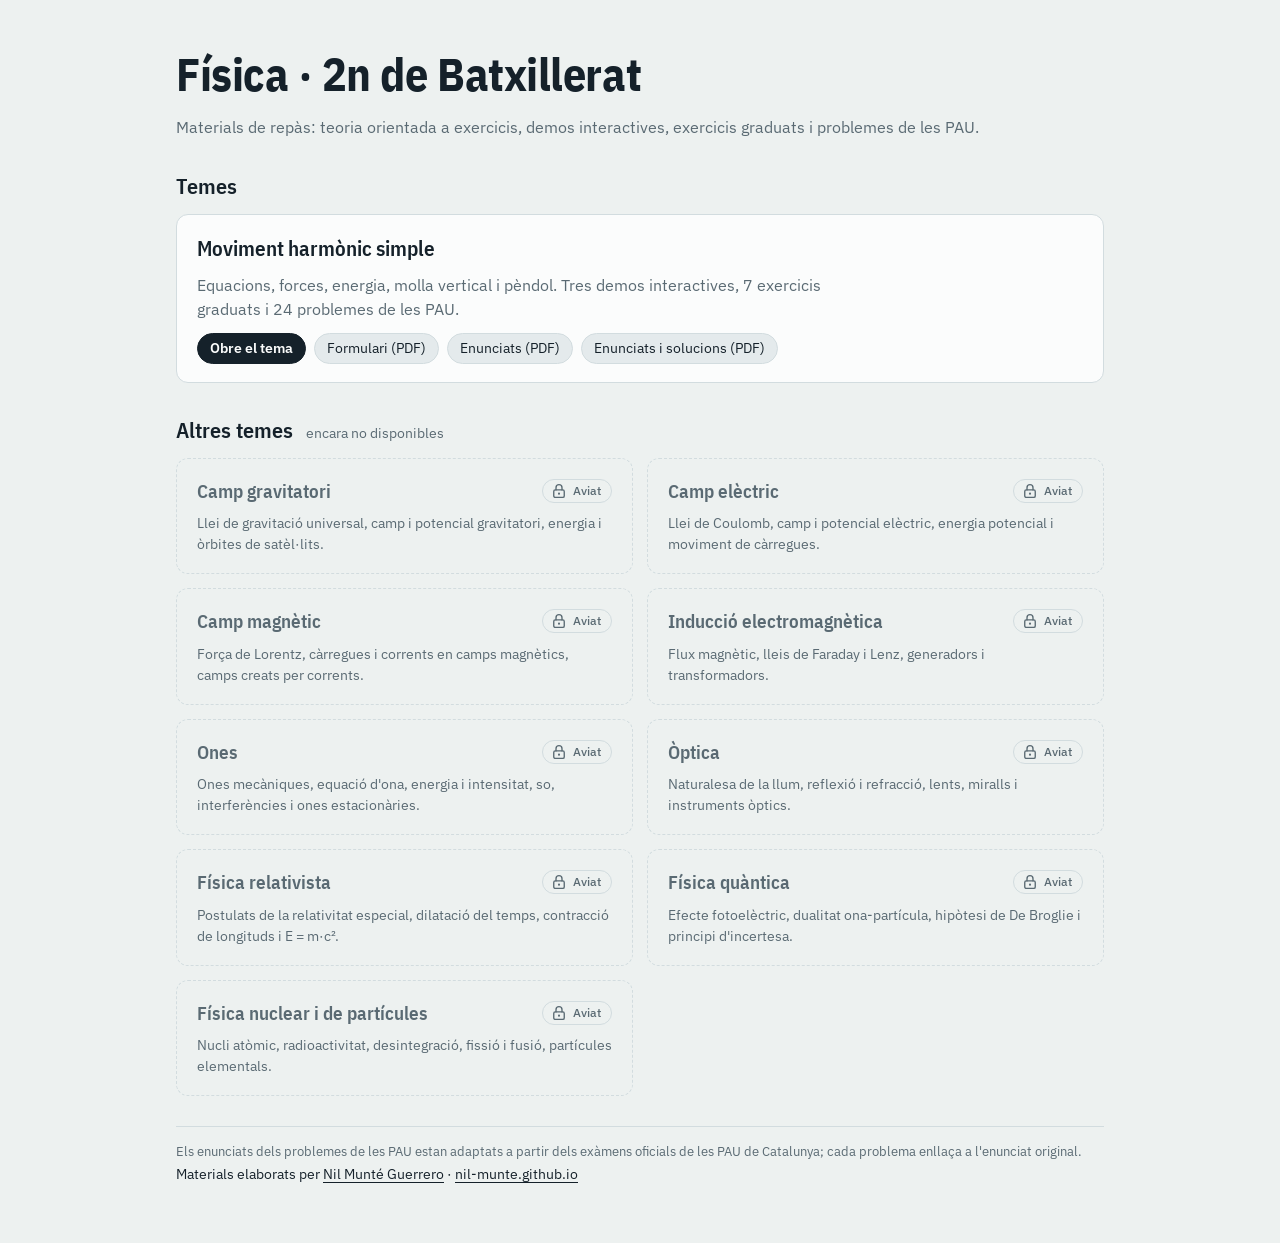
==== index.html @ 06918683 "PAU: símbols com a l'examen i l'astronauta a camp gravitatori - Els problemes de les PAU mantenen el" ====
<!DOCTYPE html>
<html lang="ca">
<head>
<meta charset="utf-8">
<meta name="viewport" content="width=device-width, initial-scale=1, viewport-fit=cover">
<title>Física · 2n de Batxillerat · Materials de repàs</title>
<link rel="preconnect" href="https://fonts.googleapis.com">
<link rel="stylesheet" href="https://fonts.googleapis.com/css2?family=IBM+Plex+Mono:wght@400;500&family=IBM+Plex+Sans+Condensed:wght@600;700&family=IBM+Plex+Sans:wght@400;500;600&display=swap">
<style>
:root{--bg:#edf1f0;--surface:#fbfcfc;--ink:#15212a;--muted:#5a6a73;--line:#d2dcdf;--chip:#e4eaec;
  --f-display:"IBM Plex Sans Condensed","Arial Narrow",system-ui,sans-serif;--f-body:"IBM Plex Sans",system-ui,-apple-system,"Segoe UI",sans-serif;--f-mono:"IBM Plex Mono",ui-monospace,Menlo,monospace;
  box-sizing:border-box;padding-top:env(safe-area-inset-top,0px);padding-bottom:env(safe-area-inset-bottom,0px)}
@media (prefers-color-scheme:dark){:root:not([data-theme="light"]){--bg:#0e181d;--surface:#142229;--ink:#e1e9ec;--muted:#8fa2ab;--line:#26404b;--chip:#1c2f37;color-scheme:dark}}
*{box-sizing:border-box}
body{margin:0;background:var(--bg);color:var(--ink);font-family:var(--f-body);font-size:16px;line-height:1.5}
.wrap{max-width:960px;margin:0 auto;padding:40px 16px 56px;display:flex;flex-direction:column;gap:30px}
h1{font-family:var(--f-display);font-weight:700;font-size:clamp(32px,5vw,46px);margin:0;letter-spacing:-.01em}
.sub{color:var(--muted);margin:6px 0 0}
h2{font-family:var(--f-display);font-size:22px;font-weight:600;margin:0 0 12px}
.list{display:grid;gap:14px}
.item{background:var(--surface);border:1px solid var(--line);border-radius:12px;padding:18px 20px;display:flex;flex-direction:column;gap:8px}
.item h3{font-family:var(--f-display);font-size:21px;font-weight:600;margin:0}
.item h3 a{color:var(--ink);text-decoration:none}
.item h3 a:hover{text-decoration:underline}
.item p{margin:0;color:var(--muted);max-width:68ch}
.links{display:flex;flex-wrap:wrap;gap:8px;margin-top:4px}
.links a{font-size:14px;color:var(--ink);text-decoration:none;border:1px solid var(--line);background:var(--chip);border-radius:20px;padding:4px 12px}
.links a:hover{border-color:var(--muted)}
.links a.main{background:var(--ink);color:var(--surface);border-color:var(--ink);font-weight:600}
a:focus-visible{outline:2px solid currentColor;outline-offset:2px}
footer{color:var(--muted);font-size:13px;line-height:1.7;border-top:1px solid var(--line);padding-top:14px}
footer .autor{font-size:14px;color:var(--ink)}
footer .autor a{color:var(--ink);text-underline-offset:3px}
.grid2{grid-template-columns:repeat(2,minmax(0,1fr))}
@media (max-width:640px){.grid2{grid-template-columns:minmax(0,1fr)}}
h2 small{font-family:var(--f-body);font-weight:400;font-size:14px;color:var(--muted);margin-left:8px}
.item.locked{background:transparent;border-style:dashed;cursor:default}
.item.locked h3{color:var(--muted);font-size:19px}
.item.locked p{font-size:14px}
.lh{display:flex;align-items:center;justify-content:space-between;gap:10px}
.soon{flex:none;display:inline-flex;align-items:center;gap:5px;font-size:12px;font-weight:500;color:var(--muted);border:1px solid var(--line);border-radius:20px;padding:2px 10px 2px 7px}
.lock{display:block}
</style>
</head>
<body>
<div class="wrap">
  <header>
    <h1>Física · 2n de Batxillerat</h1>
    <p class="sub">Materials de repàs: teoria orientada a exercicis, demos interactives, exercicis graduats i problemes de les PAU.</p>
  </header>

  <section>
    <h2>Temes</h2>
    <div class="list">
      <article class="item">
        <h3><a href="temes/mhs/index.html">Moviment harmònic simple</a></h3>
        <p>Equacions, forces, energia, molla vertical i pèndol. Tres demos interactives, 7 exercicis graduats i <span data-pau-compte="temes/mhs/index.html">24</span> problemes de les PAU.</p>
        <div class="links">
          <a class="main" href="temes/mhs/index.html">Obre el tema</a>
          <a href="temes/mhs/pdf/mhs-formulari.pdf">Formulari (PDF)</a>
          <a href="temes/mhs/pdf/mhs-enunciats.pdf">Enunciats (PDF)</a>
          <a href="temes/mhs/pdf/mhs-enunciats-solucions.pdf">Enunciats i solucions (PDF)</a>
        </div>
      </article>
    </div>
  </section>

  <section>
    <h2>Altres temes <small>encara no disponibles</small></h2>
    <div class="list grid2">
      <article class="item locked" aria-disabled="true">
        <div class="lh"><h3>Camp gravitatori</h3><span class="soon"><svg class="lock" viewBox="0 0 24 24" width="18" height="18" aria-hidden="true"><rect x="5" y="10.5" width="14" height="10" rx="2" fill="none" stroke="currentColor" stroke-width="1.8"/><path d="M8 10.5V7.5a4 4 0 0 1 8 0v3" fill="none" stroke="currentColor" stroke-width="1.8" stroke-linecap="round"/><circle cx="12" cy="15.5" r="1.4" fill="currentColor"/></svg>Aviat</span></div>
        <p>Llei de gravitació universal, camp i potencial gravitatori, energia i òrbites de satèl·lits.</p>
      </article>
      <article class="item locked" aria-disabled="true">
        <div class="lh"><h3>Camp elèctric</h3><span class="soon"><svg class="lock" viewBox="0 0 24 24" width="18" height="18" aria-hidden="true"><rect x="5" y="10.5" width="14" height="10" rx="2" fill="none" stroke="currentColor" stroke-width="1.8"/><path d="M8 10.5V7.5a4 4 0 0 1 8 0v3" fill="none" stroke="currentColor" stroke-width="1.8" stroke-linecap="round"/><circle cx="12" cy="15.5" r="1.4" fill="currentColor"/></svg>Aviat</span></div>
        <p>Llei de Coulomb, camp i potencial elèctric, energia potencial i moviment de càrregues.</p>
      </article>
      <article class="item locked" aria-disabled="true">
        <div class="lh"><h3>Camp magnètic</h3><span class="soon"><svg class="lock" viewBox="0 0 24 24" width="18" height="18" aria-hidden="true"><rect x="5" y="10.5" width="14" height="10" rx="2" fill="none" stroke="currentColor" stroke-width="1.8"/><path d="M8 10.5V7.5a4 4 0 0 1 8 0v3" fill="none" stroke="currentColor" stroke-width="1.8" stroke-linecap="round"/><circle cx="12" cy="15.5" r="1.4" fill="currentColor"/></svg>Aviat</span></div>
        <p>Força de Lorentz, càrregues i corrents en camps magnètics, camps creats per corrents.</p>
      </article>
      <article class="item locked" aria-disabled="true">
        <div class="lh"><h3>Inducció electromagnètica</h3><span class="soon"><svg class="lock" viewBox="0 0 24 24" width="18" height="18" aria-hidden="true"><rect x="5" y="10.5" width="14" height="10" rx="2" fill="none" stroke="currentColor" stroke-width="1.8"/><path d="M8 10.5V7.5a4 4 0 0 1 8 0v3" fill="none" stroke="currentColor" stroke-width="1.8" stroke-linecap="round"/><circle cx="12" cy="15.5" r="1.4" fill="currentColor"/></svg>Aviat</span></div>
        <p>Flux magnètic, lleis de Faraday i Lenz, generadors i transformadors.</p>
      </article>
      <article class="item locked" aria-disabled="true">
        <div class="lh"><h3>Ones</h3><span class="soon"><svg class="lock" viewBox="0 0 24 24" width="18" height="18" aria-hidden="true"><rect x="5" y="10.5" width="14" height="10" rx="2" fill="none" stroke="currentColor" stroke-width="1.8"/><path d="M8 10.5V7.5a4 4 0 0 1 8 0v3" fill="none" stroke="currentColor" stroke-width="1.8" stroke-linecap="round"/><circle cx="12" cy="15.5" r="1.4" fill="currentColor"/></svg>Aviat</span></div>
        <p>Ones mecàniques, equació d'ona, energia i intensitat, so, interferències i ones estacionàries.</p>
      </article>
      <article class="item locked" aria-disabled="true">
        <div class="lh"><h3>Òptica</h3><span class="soon"><svg class="lock" viewBox="0 0 24 24" width="18" height="18" aria-hidden="true"><rect x="5" y="10.5" width="14" height="10" rx="2" fill="none" stroke="currentColor" stroke-width="1.8"/><path d="M8 10.5V7.5a4 4 0 0 1 8 0v3" fill="none" stroke="currentColor" stroke-width="1.8" stroke-linecap="round"/><circle cx="12" cy="15.5" r="1.4" fill="currentColor"/></svg>Aviat</span></div>
        <p>Naturalesa de la llum, reflexió i refracció, lents, miralls i instruments òptics.</p>
      </article>
      <article class="item locked" aria-disabled="true">
        <div class="lh"><h3>Física relativista</h3><span class="soon"><svg class="lock" viewBox="0 0 24 24" width="18" height="18" aria-hidden="true"><rect x="5" y="10.5" width="14" height="10" rx="2" fill="none" stroke="currentColor" stroke-width="1.8"/><path d="M8 10.5V7.5a4 4 0 0 1 8 0v3" fill="none" stroke="currentColor" stroke-width="1.8" stroke-linecap="round"/><circle cx="12" cy="15.5" r="1.4" fill="currentColor"/></svg>Aviat</span></div>
        <p>Postulats de la relativitat especial, dilatació del temps, contracció de longituds i E = m·c².</p>
      </article>
      <article class="item locked" aria-disabled="true">
        <div class="lh"><h3>Física quàntica</h3><span class="soon"><svg class="lock" viewBox="0 0 24 24" width="18" height="18" aria-hidden="true"><rect x="5" y="10.5" width="14" height="10" rx="2" fill="none" stroke="currentColor" stroke-width="1.8"/><path d="M8 10.5V7.5a4 4 0 0 1 8 0v3" fill="none" stroke="currentColor" stroke-width="1.8" stroke-linecap="round"/><circle cx="12" cy="15.5" r="1.4" fill="currentColor"/></svg>Aviat</span></div>
        <p>Efecte fotoelèctric, dualitat ona-partícula, hipòtesi de De Broglie i principi d'incertesa.</p>
      </article>
      <article class="item locked" aria-disabled="true">
        <div class="lh"><h3>Física nuclear i de partícules</h3><span class="soon"><svg class="lock" viewBox="0 0 24 24" width="18" height="18" aria-hidden="true"><rect x="5" y="10.5" width="14" height="10" rx="2" fill="none" stroke="currentColor" stroke-width="1.8"/><path d="M8 10.5V7.5a4 4 0 0 1 8 0v3" fill="none" stroke="currentColor" stroke-width="1.8" stroke-linecap="round"/><circle cx="12" cy="15.5" r="1.4" fill="currentColor"/></svg>Aviat</span></div>
        <p>Nucli atòmic, radioactivitat, desintegració, fissió i fusió, partícules elementals.</p>
      </article>
    </div>
  </section>
  <footer>Els enunciats dels problemes de les PAU estan adaptats a partir dels exàmens oficials de les PAU de Catalunya; cada problema enllaça a l'enunciat original.<br><span class="autor">Materials elaborats per <a href="https://nil-munte.github.io" target="_blank" rel="noopener">Nil Munté Guerrero</a> · <a href="https://nil-munte.github.io" target="_blank" rel="noopener">nil-munte.github.io</a></span></footer>
</div>
</body>
</html>
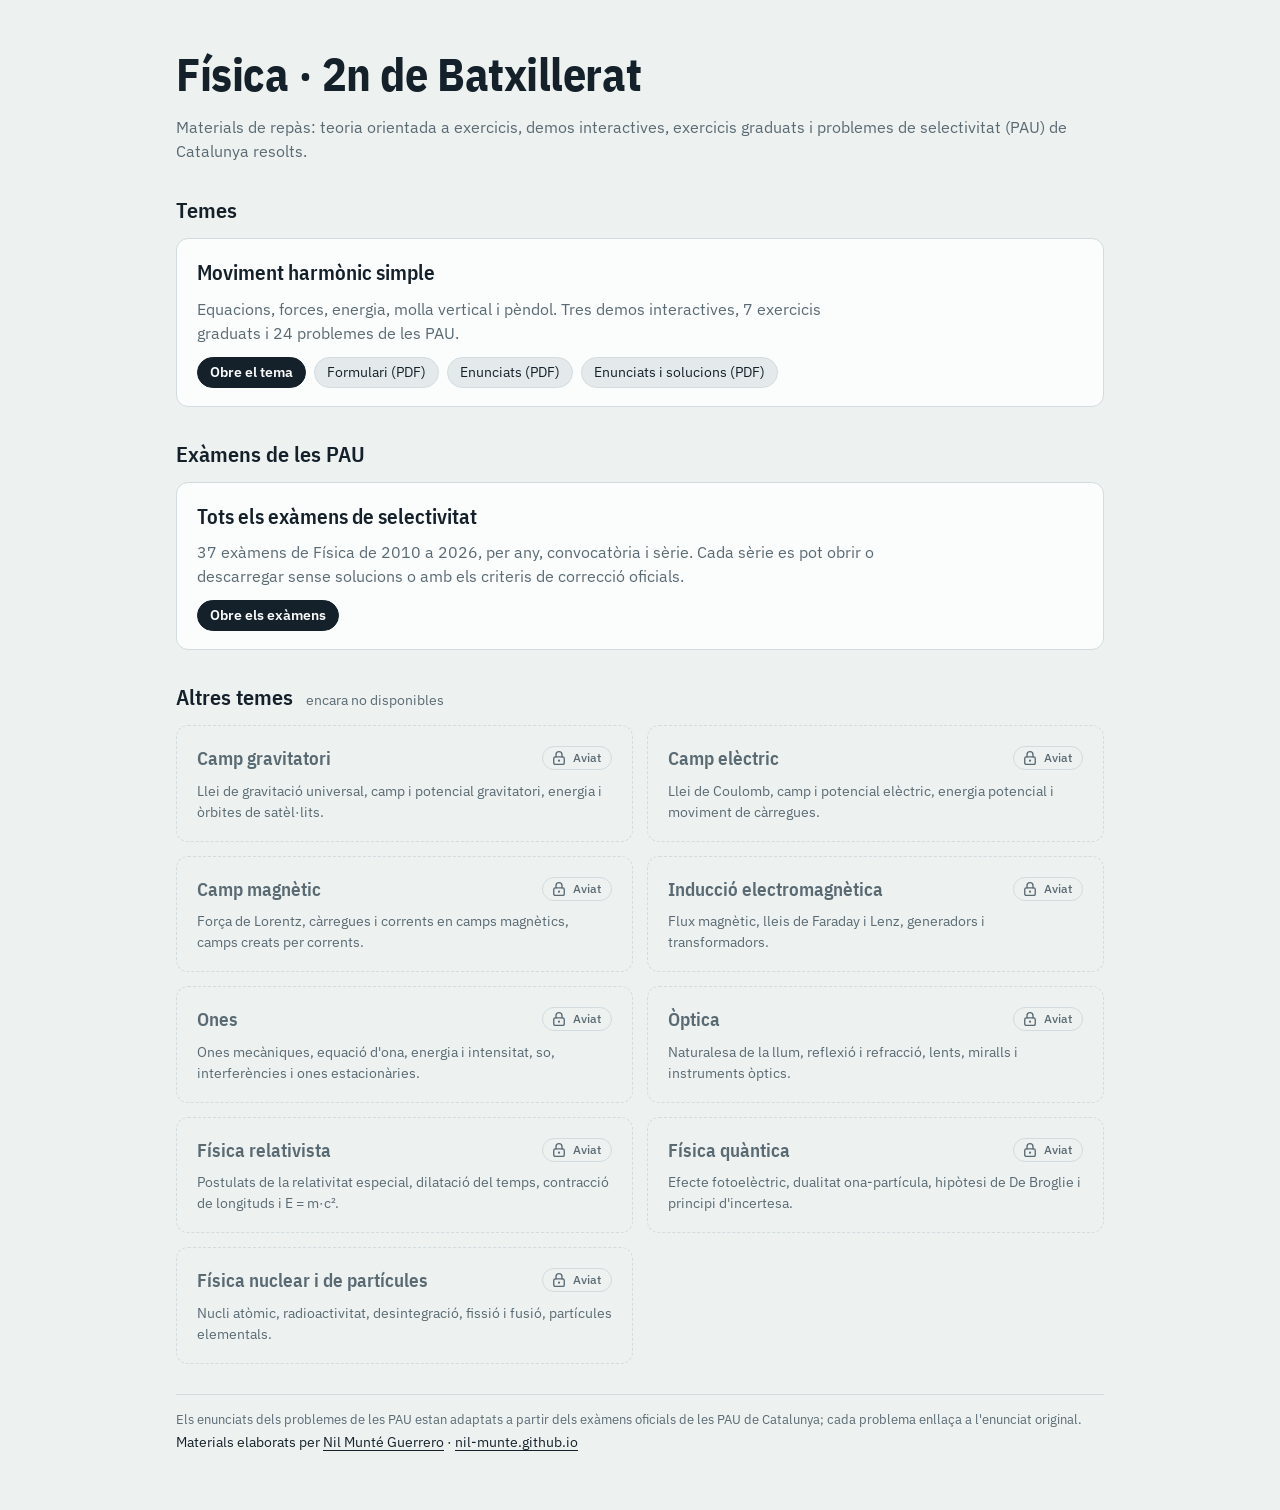
==== commit 3eb7ddf2: "SEO i compartir: previsualització, metadades, capçaleres i enllaços directes - Etiquetes Open Graph " ====
--- a/index.html
+++ b/index.html
@@ -3,7 +3,25 @@
 <head>
 <meta charset="utf-8">
 <meta name="viewport" content="width=device-width, initial-scale=1, viewport-fit=cover">
-<title>Física · 2n de Batxillerat · Materials de repàs</title>
+<title>Física 2n Batxillerat · Demos i problemes de selectivitat</title>
+<meta name="description" content="Materials de repàs de Física de 2n de Batxillerat: teoria orientada a exercicis, demos interactives, exercicis amb solució i problemes de selectivitat (PAU).">
+<link rel="canonical" href="https://nil-munte.github.io/fisica-2n-bat/">
+<!-- Previsualització en compartir (WhatsApp, Telegram, LinkedIn, X, Bluesky...). Si canvieu de domini, substituïu https://nil-munte.github.io/fisica-2n-bat/ (og:url, og:image, canonical). -->
+<meta property="og:type" content="website">
+<meta property="og:site_name" content="Física · 2n de Batxillerat">
+<meta property="og:locale" content="ca_ES">
+<meta property="og:title" content="Física · 2n de Batxillerat · Materials de repàs">
+<meta property="og:description" content="Teoria orientada a exercicis, demos interactives, exercicis graduats amb solució i exàmens de les PAU de Catalunya.">
+<meta property="og:url" content="https://nil-munte.github.io/fisica-2n-bat/">
+<meta property="og:image" content="https://nil-munte.github.io/fisica-2n-bat/img/og-index.png">
+<meta property="og:image:type" content="image/png">
+<meta property="og:image:width" content="1200">
+<meta property="og:image:height" content="630">
+<meta property="og:image:alt" content="Física · 2n de Batxillerat: materials de repàs amb demos interactives i exàmens de les PAU">
+<meta name="twitter:card" content="summary_large_image">
+<meta name="twitter:title" content="Física · 2n de Batxillerat · Materials de repàs">
+<meta name="twitter:description" content="Teoria orientada a exercicis, demos interactives, exercicis graduats amb solució i exàmens de les PAU de Catalunya.">
+<meta name="twitter:image" content="https://nil-munte.github.io/fisica-2n-bat/img/og-index.png">
 <link rel="preconnect" href="https://fonts.googleapis.com">
 <link rel="stylesheet" href="https://fonts.googleapis.com/css2?family=IBM+Plex+Mono:wght@400;500&family=IBM+Plex+Sans+Condensed:wght@600;700&family=IBM+Plex+Sans:wght@400;500;600&display=swap">
 <style>
@@ -14,6 +32,7 @@
 *{box-sizing:border-box}
 body{margin:0;background:var(--bg);color:var(--ink);font-family:var(--f-body);font-size:16px;line-height:1.5}
 .wrap{max-width:960px;margin:0 auto;padding:40px 16px 56px;display:flex;flex-direction:column;gap:30px}
+main{display:contents}
 h1{font-family:var(--f-display);font-weight:700;font-size:clamp(32px,5vw,46px);margin:0;letter-spacing:-.01em}
 .sub{color:var(--muted);margin:6px 0 0}
 h2{font-family:var(--f-display);font-size:22px;font-weight:600;margin:0 0 12px}
@@ -41,13 +60,16 @@
 .soon{flex:none;display:inline-flex;align-items:center;gap:5px;font-size:12px;font-weight:500;color:var(--muted);border:1px solid var(--line);border-radius:20px;padding:2px 10px 2px 7px}
 .lock{display:block}
 </style>
+<script type="application/ld+json">{"@context": "https://schema.org", "@type": "WebSite", "name": "Física · 2n de Batxillerat", "url": "https://nil-munte.github.io/fisica-2n-bat/", "inLanguage": "ca", "author": {"@type": "Person", "name": "Nil Munté Guerrero", "url": "https://nil-munte.github.io"}}</script>
 </head>
 <body>
 <div class="wrap">
   <header>
     <h1>Física · 2n de Batxillerat</h1>
-    <p class="sub">Materials de repàs: teoria orientada a exercicis, demos interactives, exercicis graduats i problemes de les PAU.</p>
+    <p class="sub">Materials de repàs: teoria orientada a exercicis, demos interactives, exercicis graduats i problemes de selectivitat (PAU) de Catalunya resolts.</p>
   </header>
+
+  <main>
 
   <section>
     <h2>Temes</h2>
@@ -60,6 +82,19 @@
           <a href="temes/mhs/pdf/mhs-formulari.pdf">Formulari (PDF)</a>
           <a href="temes/mhs/pdf/mhs-enunciats.pdf">Enunciats (PDF)</a>
           <a href="temes/mhs/pdf/mhs-enunciats-solucions.pdf">Enunciats i solucions (PDF)</a>
+        </div>
+      </article>
+    </div>
+  </section>
+
+  <section>
+    <h2>Exàmens de les PAU</h2>
+    <div class="list">
+      <article class="item">
+        <h3><a href="pau/index.html">Tots els exàmens de selectivitat</a></h3>
+        <p><!-- examens:resum -->37 exàmens de Física de 2010 a 2026<!-- /examens:resum -->, per any, convocatòria i sèrie. Cada sèrie es pot obrir o descarregar sense solucions o amb els criteris de correcció oficials.</p>
+        <div class="links">
+          <a class="main" href="pau/index.html">Obre els exàmens</a>
         </div>
       </article>
     </div>
@@ -106,6 +141,8 @@
       </article>
     </div>
   </section>
+  </main>
+
   <footer>Els enunciats dels problemes de les PAU estan adaptats a partir dels exàmens oficials de les PAU de Catalunya; cada problema enllaça a l'enunciat original.<br><span class="autor">Materials elaborats per <a href="https://nil-munte.github.io" target="_blank" rel="noopener">Nil Munté Guerrero</a> · <a href="https://nil-munte.github.io" target="_blank" rel="noopener">nil-munte.github.io</a></span></footer>
 </div>
 </body>
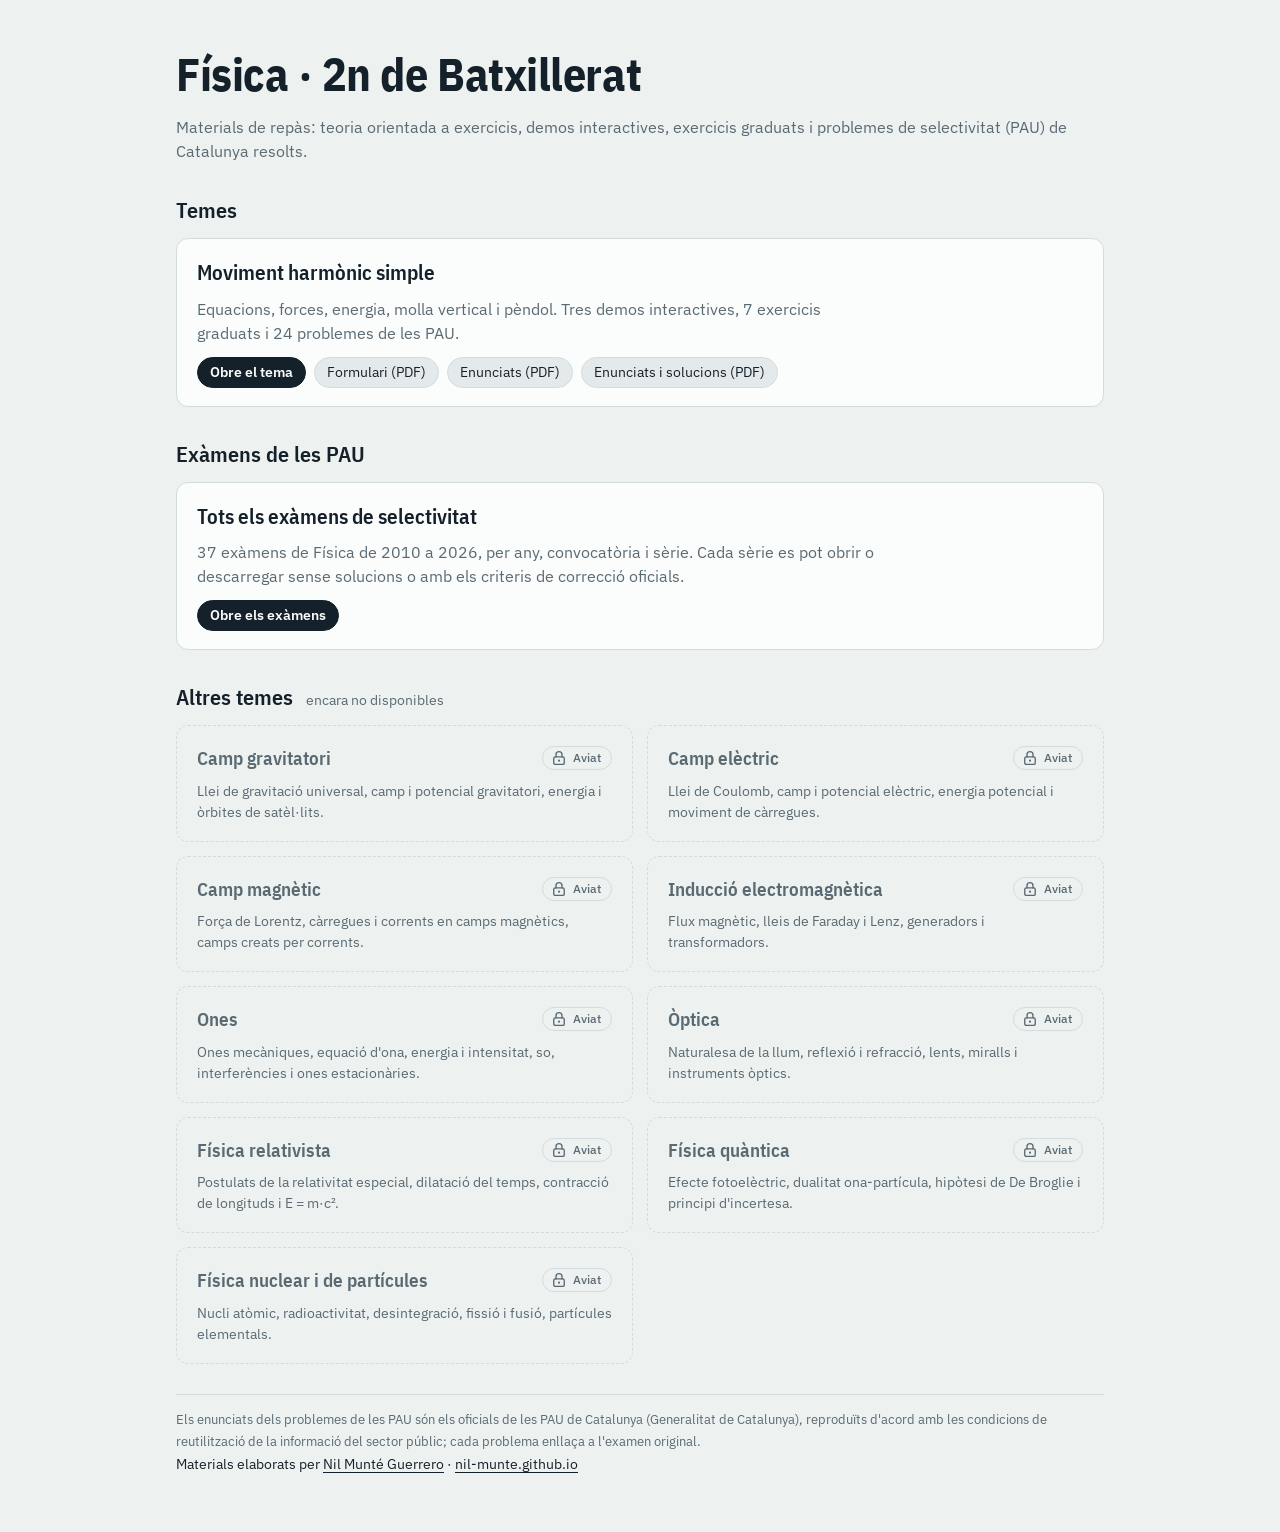
==== commit 841c0fe2: "PAU: enunciats literals de l'examen i símbols oficials - Els 27 enunciats (24 de MHS, l'astronauta d" ====
--- a/index.html
+++ b/index.html
@@ -143,7 +143,7 @@
   </section>
   </main>
 
-  <footer>Els enunciats dels problemes de les PAU estan adaptats a partir dels exàmens oficials de les PAU de Catalunya; cada problema enllaça a l'enunciat original.<br><span class="autor">Materials elaborats per <a href="https://nil-munte.github.io" target="_blank" rel="noopener">Nil Munté Guerrero</a> · <a href="https://nil-munte.github.io" target="_blank" rel="noopener">nil-munte.github.io</a></span></footer>
+  <footer>Els enunciats dels problemes de les PAU són els oficials de les PAU de Catalunya (Generalitat de Catalunya), reproduïts d'acord amb les condicions de reutilització de la informació del sector públic; cada problema enllaça a l'examen original.<br><span class="autor">Materials elaborats per <a href="https://nil-munte.github.io" target="_blank" rel="noopener">Nil Munté Guerrero</a> · <a href="https://nil-munte.github.io" target="_blank" rel="noopener">nil-munte.github.io</a></span></footer>
 </div>
 </body>
 </html>
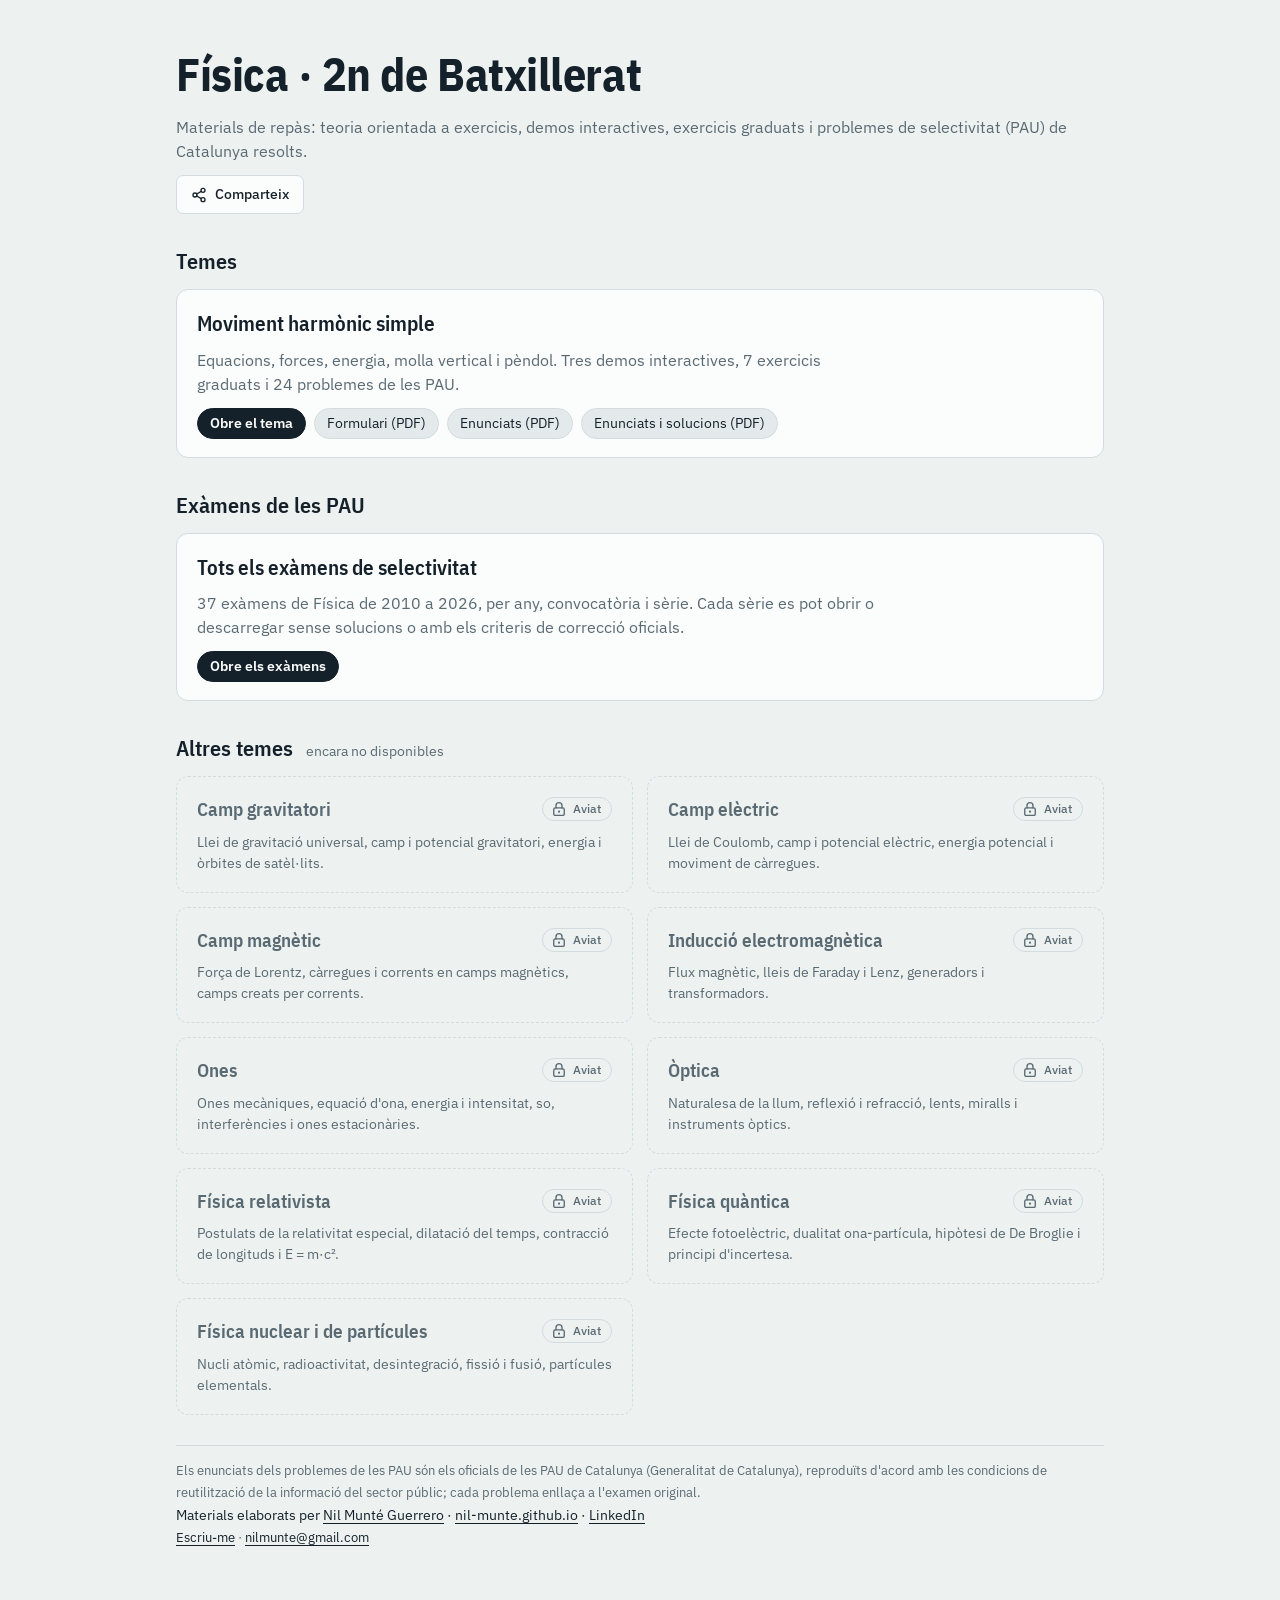
==== commit 729c97dd: "Exàmens per sèries a pau/pdf, SEO i compartir - pau/pdf/: els exàmens oficials separats per sèries (" ====
--- a/index.html
+++ b/index.html
@@ -33,6 +33,20 @@
 body{margin:0;background:var(--bg);color:var(--ink);font-family:var(--f-body);font-size:16px;line-height:1.5}
 .wrap{max-width:960px;margin:0 auto;padding:40px 16px 56px;display:flex;flex-direction:column;gap:30px}
 main{display:contents}
+.share{position:relative;display:inline-block;margin-top:12px}
+.printbtns .share{margin-top:0}
+.sharebtn{font:inherit;font-weight:500;font-size:14px;cursor:pointer;border-radius:7px;border:1px solid var(--line);background:var(--surface);color:var(--ink);padding:8px 14px;min-height:38px;display:inline-flex;align-items:center;gap:8px}
+.sharebtn:hover{border-color:var(--muted)}
+.sharebtn svg{width:16px;height:16px;flex:none}
+.sharebtn:focus-visible,.sharemenu a:focus-visible,.sharemenu button:focus-visible{outline:2px solid var(--ink);outline-offset:2px}
+.sharemenu{position:absolute;z-index:40;top:calc(100% + 6px);right:0;min-width:210px;background:var(--surface);border:1px solid var(--line);border-radius:10px;padding:6px;box-shadow:0 10px 28px -10px rgba(0,0,0,.35);display:flex;flex-direction:column}
+.sharemenu[hidden]{display:none}
+.sharemenu a,.sharemenu button{font:inherit;font-size:14px;font-weight:400;text-align:left;background:none;border:0;border-radius:6px;padding:8px 10px;min-height:36px;color:var(--ink);text-decoration:none;cursor:pointer;display:block;width:100%}
+.sharemenu a:hover,.sharemenu button:hover{background:var(--chip)}
+.sharemenu .sep{height:1px;background:var(--line);margin:4px 2px}
+.contacte{color:var(--muted)}
+.contacte a{color:var(--ink);text-underline-offset:3px}
+@media print{.share{display:none!important}}
 h1{font-family:var(--f-display);font-weight:700;font-size:clamp(32px,5vw,46px);margin:0;letter-spacing:-.01em}
 .sub{color:var(--muted);margin:6px 0 0}
 h2{font-family:var(--f-display);font-size:22px;font-weight:600;margin:0 0 12px}
@@ -60,13 +74,14 @@
 .soon{flex:none;display:inline-flex;align-items:center;gap:5px;font-size:12px;font-weight:500;color:var(--muted);border:1px solid var(--line);border-radius:20px;padding:2px 10px 2px 7px}
 .lock{display:block}
 </style>
-<script type="application/ld+json">{"@context": "https://schema.org", "@type": "WebSite", "name": "Física · 2n de Batxillerat", "url": "https://nil-munte.github.io/fisica-2n-bat/", "inLanguage": "ca", "author": {"@type": "Person", "name": "Nil Munté Guerrero", "url": "https://nil-munte.github.io"}}</script>
+<script type="application/ld+json">{"@context": "https://schema.org", "@type": "WebSite", "name": "Física · 2n de Batxillerat", "url": "https://nil-munte.github.io/fisica-2n-bat/", "inLanguage": "ca", "author": {"@type": "Person", "name": "Nil Munté Guerrero", "url": "https://nil-munte.github.io", "sameAs": ["https://www.linkedin.com/in/nilmunte/"]}}</script>
 </head>
 <body>
 <div class="wrap">
   <header>
     <h1>Física · 2n de Batxillerat</h1>
     <p class="sub">Materials de repàs: teoria orientada a exercicis, demos interactives, exercicis graduats i problemes de selectivitat (PAU) de Catalunya resolts.</p>
+    <div data-share hidden></div>
   </header>
 
   <main>
@@ -143,7 +158,73 @@
   </section>
   </main>
 
-  <footer>Els enunciats dels problemes de les PAU són els oficials de les PAU de Catalunya (Generalitat de Catalunya), reproduïts d'acord amb les condicions de reutilització de la informació del sector públic; cada problema enllaça a l'examen original.<br><span class="autor">Materials elaborats per <a href="https://nil-munte.github.io" target="_blank" rel="noopener">Nil Munté Guerrero</a> · <a href="https://nil-munte.github.io" target="_blank" rel="noopener">nil-munte.github.io</a></span></footer>
+  <footer>Els enunciats dels problemes de les PAU són els oficials de les PAU de Catalunya (Generalitat de Catalunya), reproduïts d'acord amb les condicions de reutilització de la informació del sector públic; cada problema enllaça a l'examen original.<br><span class="autor">Materials elaborats per <a href="https://nil-munte.github.io" target="_blank" rel="noopener">Nil Munté Guerrero</a> · <a href="https://nil-munte.github.io" target="_blank" rel="noopener">nil-munte.github.io</a> · <a href="https://www.linkedin.com/in/nilmunte/" target="_blank" rel="noopener">LinkedIn</a></span><br><span class="contacte"><a class="report" href="https://www.linkedin.com/in/nilmunte/" target="_blank" rel="noopener">Escriu-me</a><span hidden> · <span data-mail></span></span></span></footer>
 </div>
+<script>
+/* Compartir i contacte. Només enllaços normals: cap script ni galeta de tercers. */
+(function () {
+  var USUARI = 'nilmunte', DOMINI = 'gmail.com';
+  var adreca = function () { return USUARI + '@' + DOMINI; };
+  var canon = function () { var l = document.querySelector('link[rel="canonical"]'); return (l && l.href) || location.href.split('#')[0]; };
+
+  /* adreça de correu visible (muntada aquí perquè no surti tal qual al codi font) */
+  document.querySelectorAll('[data-mail]').forEach(function (e) {
+    var a = document.createElement('a'); a.href = 'mailto:' + adreca(); a.textContent = adreca(); e.appendChild(a);
+    if (e.parentNode && e.parentNode.hidden) e.parentNode.hidden = false;
+  });
+
+  /* «Error o dubte»: obre el correu amb l'assumpte i la pàgina (o el problema) ja posats */
+  document.addEventListener('click', function (ev) {
+    var a = ev.target.closest && ev.target.closest('a.report');
+    if (!a) return;
+    ev.preventDefault();
+    var ref = a.getAttribute('data-ref');
+    var url = canon() + (ref ? '#' + ref : '');
+    var assumpte = 'Física 2n BAT · ' + (ref ? 'problema ' + ref.replace(/^pau-/, 'PAU ') : document.title);
+    var cos = 'Pàgina: ' + url + '\n\nEscriu aquí l\'error, el suggeriment o el dubte:\n\n';
+    location.href = 'mailto:' + adreca() + '?subject=' + encodeURIComponent(assumpte) + '&body=' + encodeURIComponent(cos);
+  });
+
+  /* botó «Comparteix» */
+  var ICONA = '<svg viewBox="0 0 24 24" fill="none" stroke="currentColor" stroke-width="2" stroke-linecap="round" stroke-linejoin="round" aria-hidden="true"><circle cx="18" cy="5" r="3"/><circle cx="6" cy="12" r="3"/><circle cx="18" cy="19" r="3"/><path d="M8.6 13.5l6.8 4M15.4 6.5l-6.8 4"/></svg>';
+  document.querySelectorAll('[data-share]').forEach(function (el) {
+    el.hidden = false; el.classList.add('share');
+    el.innerHTML = '<button type="button" class="sharebtn" aria-expanded="false">' + ICONA + 'Comparteix</button><div class="sharemenu" role="group" aria-label="Comparteix a" hidden></div>';
+    var btn = el.querySelector('.sharebtn'), menu = el.querySelector('.sharemenu');
+    function tanca(tornaFoco) { menu.hidden = true; btn.setAttribute('aria-expanded', 'false'); if (tornaFoco) btn.focus(); }
+    function obre() {
+      var u = canon(), t = document.title, e = encodeURIComponent;
+      var xarxes = [
+        ['WhatsApp', 'https://wa.me/?text=' + e(t + ' ' + u)],
+        ['Telegram', 'https://t.me/share/url?url=' + e(u) + '&text=' + e(t)],
+        ['X', 'https://twitter.com/intent/tweet?url=' + e(u) + '&text=' + e(t)],
+        ['Bluesky', 'https://bsky.app/intent/compose?text=' + e(t + ' ' + u)],
+        ['LinkedIn', 'https://www.linkedin.com/sharing/share-offsite/?url=' + e(u)]
+      ];
+      menu.innerHTML = xarxes.map(function (x) { return '<a href="' + x[1] + '" target="_blank" rel="noopener noreferrer">' + x[0] + '</a>'; }).join('') +
+        '<div class="sep"></div><button type="button" data-copia>Copia l\'enllaç</button>';
+      menu.hidden = false; btn.setAttribute('aria-expanded', 'true');
+      var rb = btn.getBoundingClientRect();
+      if (rb.left + menu.offsetWidth <= window.innerWidth - 8) { menu.style.left = '0'; menu.style.right = 'auto'; }
+      else { menu.style.left = 'auto'; menu.style.right = '0'; }
+      menu.querySelector('[data-copia]').addEventListener('click', function (ev) {
+        var b = ev.currentTarget;
+        if (!navigator.clipboard) return;
+        navigator.clipboard.writeText(u).then(function () { b.textContent = 'Enllaç copiat ✓'; setTimeout(function () { tanca(true); }, 900); }, function () {});
+      });
+    }
+    btn.addEventListener('click', function () {
+      /* al mòbil, el menú de compartir del sistema (hi surten Instagram, WhatsApp, Telegram…) */
+      if (navigator.share && window.matchMedia && matchMedia('(pointer: coarse)').matches) {
+        navigator.share({ title: document.title, url: canon() }).catch(function () {});
+        return;
+      }
+      if (menu.hidden) obre(); else tanca(false);
+    });
+    document.addEventListener('click', function (ev) { if (!menu.hidden && !el.contains(ev.target)) tanca(false); });
+    document.addEventListener('keydown', function (ev) { if (ev.key === 'Escape' && !menu.hidden) tanca(true); });
+  });
+})();
+</script>
 </body>
 </html>
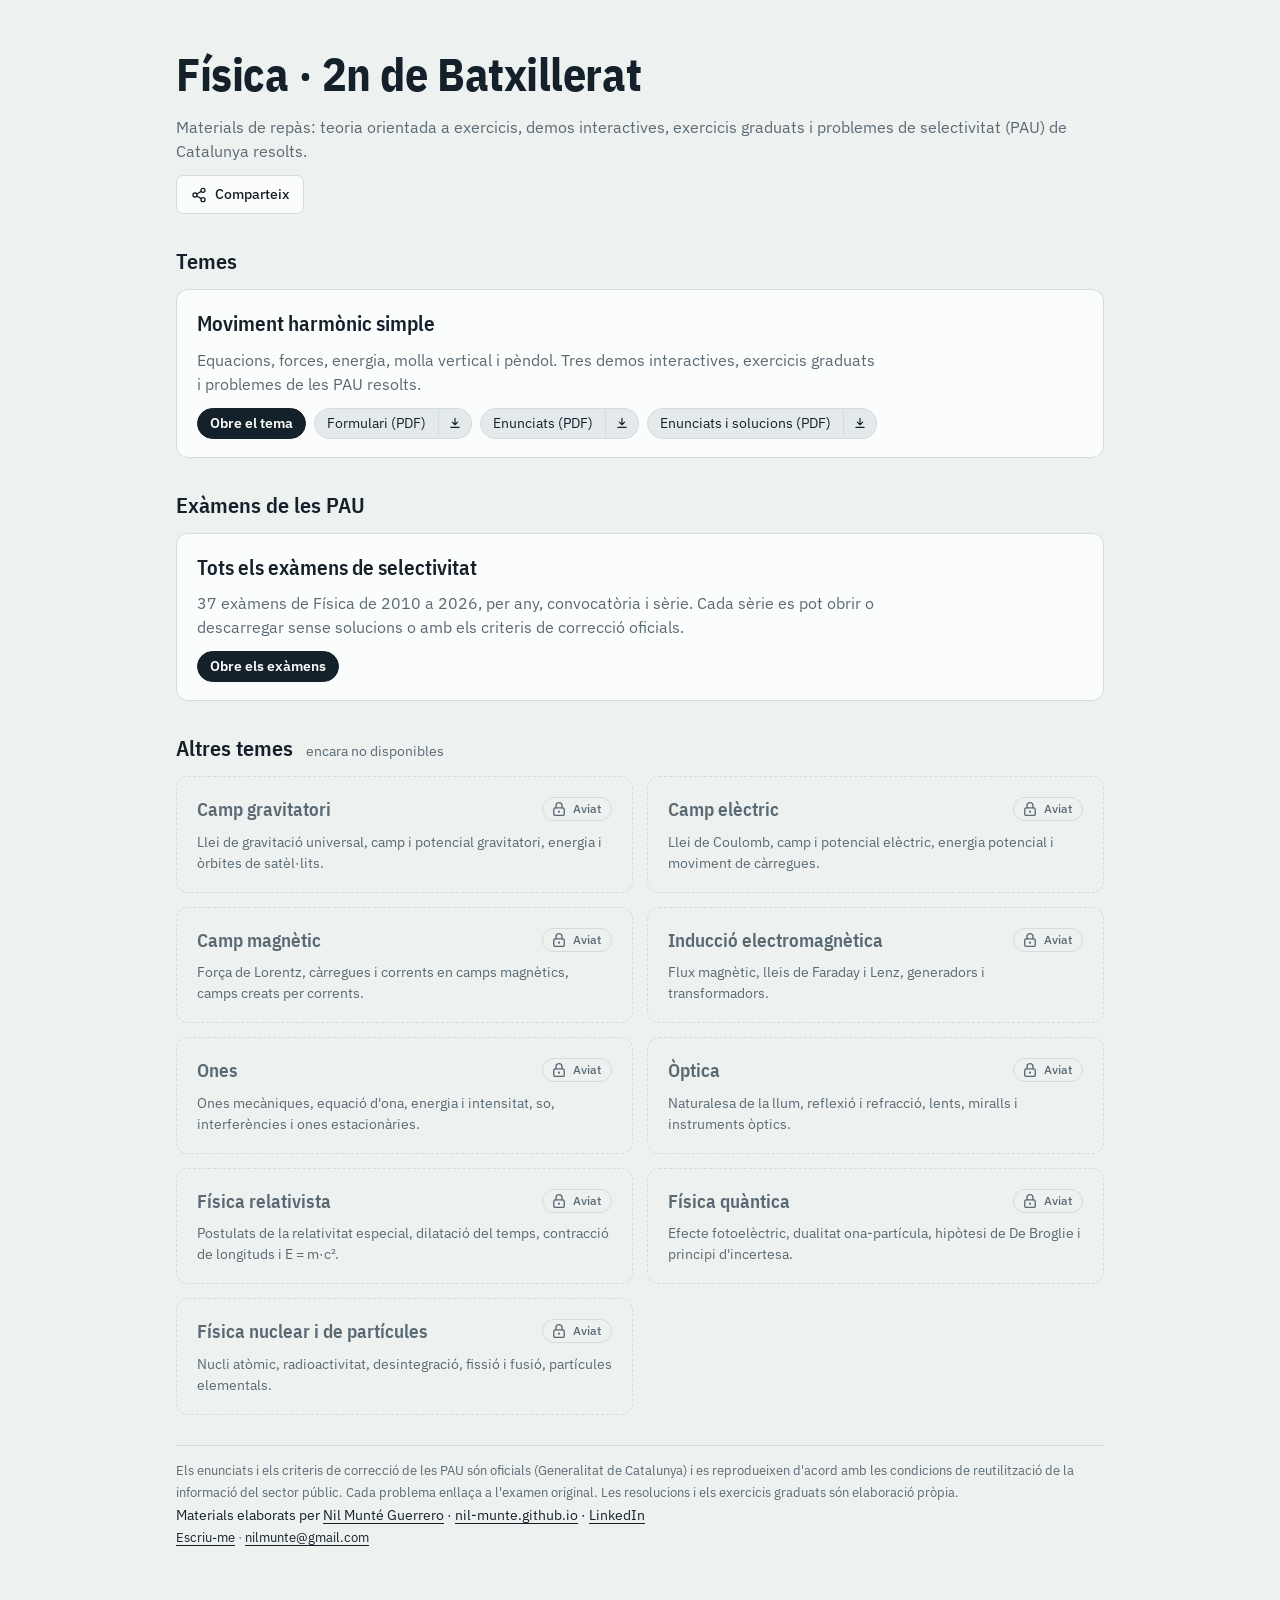
==== commit 484b3594: "PDF: obrir en pestanya nova i fletxa de descàrrega, peu amb autor i peus unificats - Botons PDF de l" ====
--- a/index.html
+++ b/index.html
@@ -60,6 +60,9 @@
 .links a{font-size:14px;color:var(--ink);text-decoration:none;border:1px solid var(--line);background:var(--chip);border-radius:20px;padding:4px 12px}
 .links a:hover{border-color:var(--muted)}
 .links a.main{background:var(--ink);color:var(--surface);border-color:var(--ink);font-weight:600}
+.links .dlg{display:inline-flex}
+.links .dlg a:first-child{border-radius:20px 0 0 20px}
+.links .dlg a.ic{border-radius:0 20px 20px 0;border-left-width:0;padding:4px 9px;display:inline-flex;align-items:center}
 a:focus-visible{outline:2px solid currentColor;outline-offset:2px}
 footer{color:var(--muted);font-size:13px;line-height:1.7;border-top:1px solid var(--line);padding-top:14px}
 footer .autor{font-size:14px;color:var(--ink)}
@@ -91,12 +94,12 @@
     <div class="list">
       <article class="item">
         <h3><a href="temes/mhs/index.html">Moviment harmònic simple</a></h3>
-        <p>Equacions, forces, energia, molla vertical i pèndol. Tres demos interactives, 7 exercicis graduats i <span data-pau-compte="temes/mhs/index.html">24</span> problemes de les PAU.</p>
+        <p>Equacions, forces, energia, molla vertical i pèndol. Tres demos interactives, exercicis graduats i problemes de les PAU resolts.</p>
         <div class="links">
           <a class="main" href="temes/mhs/index.html">Obre el tema</a>
-          <a href="temes/mhs/pdf/mhs-formulari.pdf">Formulari (PDF)</a>
-          <a href="temes/mhs/pdf/mhs-enunciats.pdf">Enunciats (PDF)</a>
-          <a href="temes/mhs/pdf/mhs-enunciats-solucions.pdf">Enunciats i solucions (PDF)</a>
+          <span class="dlg"><a href="temes/mhs/pdf/mhs-formulari.pdf" target="_blank" rel="noopener" title="Obre el formulari de MHS en una pestanya nova">Formulari (PDF)</a><a class="ic" href="temes/mhs/pdf/mhs-formulari.pdf" download="MHS - Formulari.pdf" title="Descarrega el formulari de MHS" aria-label="Descarrega el formulari de MHS"><svg viewBox="0 0 24 24" width="14" height="14" aria-hidden="true"><path d="M12 4v11m0 0-4.5-4.5M12 15l4.5-4.5M5 19.5h14" fill="none" stroke="currentColor" stroke-width="2" stroke-linecap="round" stroke-linejoin="round"/></svg></a></span>
+          <span class="dlg"><a href="temes/mhs/pdf/mhs-enunciats.pdf" target="_blank" rel="noopener" title="Obre els enunciats de MHS en una pestanya nova">Enunciats (PDF)</a><a class="ic" href="temes/mhs/pdf/mhs-enunciats.pdf" download="MHS - Enunciats.pdf" title="Descarrega els enunciats de MHS" aria-label="Descarrega els enunciats de MHS"><svg viewBox="0 0 24 24" width="14" height="14" aria-hidden="true"><path d="M12 4v11m0 0-4.5-4.5M12 15l4.5-4.5M5 19.5h14" fill="none" stroke="currentColor" stroke-width="2" stroke-linecap="round" stroke-linejoin="round"/></svg></a></span>
+          <span class="dlg"><a href="temes/mhs/pdf/mhs-enunciats-solucions.pdf" target="_blank" rel="noopener" title="Obre els enunciats de MHS amb les solucions en una pestanya nova">Enunciats i solucions (PDF)</a><a class="ic" href="temes/mhs/pdf/mhs-enunciats-solucions.pdf" download="MHS - Enunciats i solucions.pdf" title="Descarrega els enunciats de MHS amb les solucions" aria-label="Descarrega els enunciats de MHS amb les solucions"><svg viewBox="0 0 24 24" width="14" height="14" aria-hidden="true"><path d="M12 4v11m0 0-4.5-4.5M12 15l4.5-4.5M5 19.5h14" fill="none" stroke="currentColor" stroke-width="2" stroke-linecap="round" stroke-linejoin="round"/></svg></a></span>
         </div>
       </article>
     </div>
@@ -158,7 +161,7 @@
   </section>
   </main>
 
-  <footer>Els enunciats dels problemes de les PAU són els oficials de les PAU de Catalunya (Generalitat de Catalunya), reproduïts d'acord amb les condicions de reutilització de la informació del sector públic; cada problema enllaça a l'examen original.<br><span class="autor">Materials elaborats per <a href="https://nil-munte.github.io" target="_blank" rel="noopener">Nil Munté Guerrero</a> · <a href="https://nil-munte.github.io" target="_blank" rel="noopener">nil-munte.github.io</a> · <a href="https://www.linkedin.com/in/nilmunte/" target="_blank" rel="noopener">LinkedIn</a></span><br><span class="contacte"><a class="report" href="https://www.linkedin.com/in/nilmunte/" target="_blank" rel="noopener">Escriu-me</a><span hidden> · <span data-mail></span></span></span></footer>
+  <footer>Els enunciats i els criteris de correcció de les PAU són oficials (Generalitat de Catalunya) i es reprodueixen d'acord amb les condicions de reutilització de la informació del sector públic. Cada problema enllaça a l'examen original. Les resolucions i els exercicis graduats són elaboració pròpia.<br><span class="autor">Materials elaborats per <a href="https://nil-munte.github.io" target="_blank" rel="noopener">Nil Munté Guerrero</a> · <a href="https://nil-munte.github.io" target="_blank" rel="noopener">nil-munte.github.io</a> · <a href="https://www.linkedin.com/in/nilmunte/" target="_blank" rel="noopener">LinkedIn</a></span><br><span class="contacte"><a class="report" href="https://www.linkedin.com/in/nilmunte/" target="_blank" rel="noopener">Escriu-me</a><span hidden> · <span data-mail></span></span></span></footer>
 </div>
 <script>
 /* Compartir i contacte. Només enllaços normals: cap script ni galeta de tercers. */
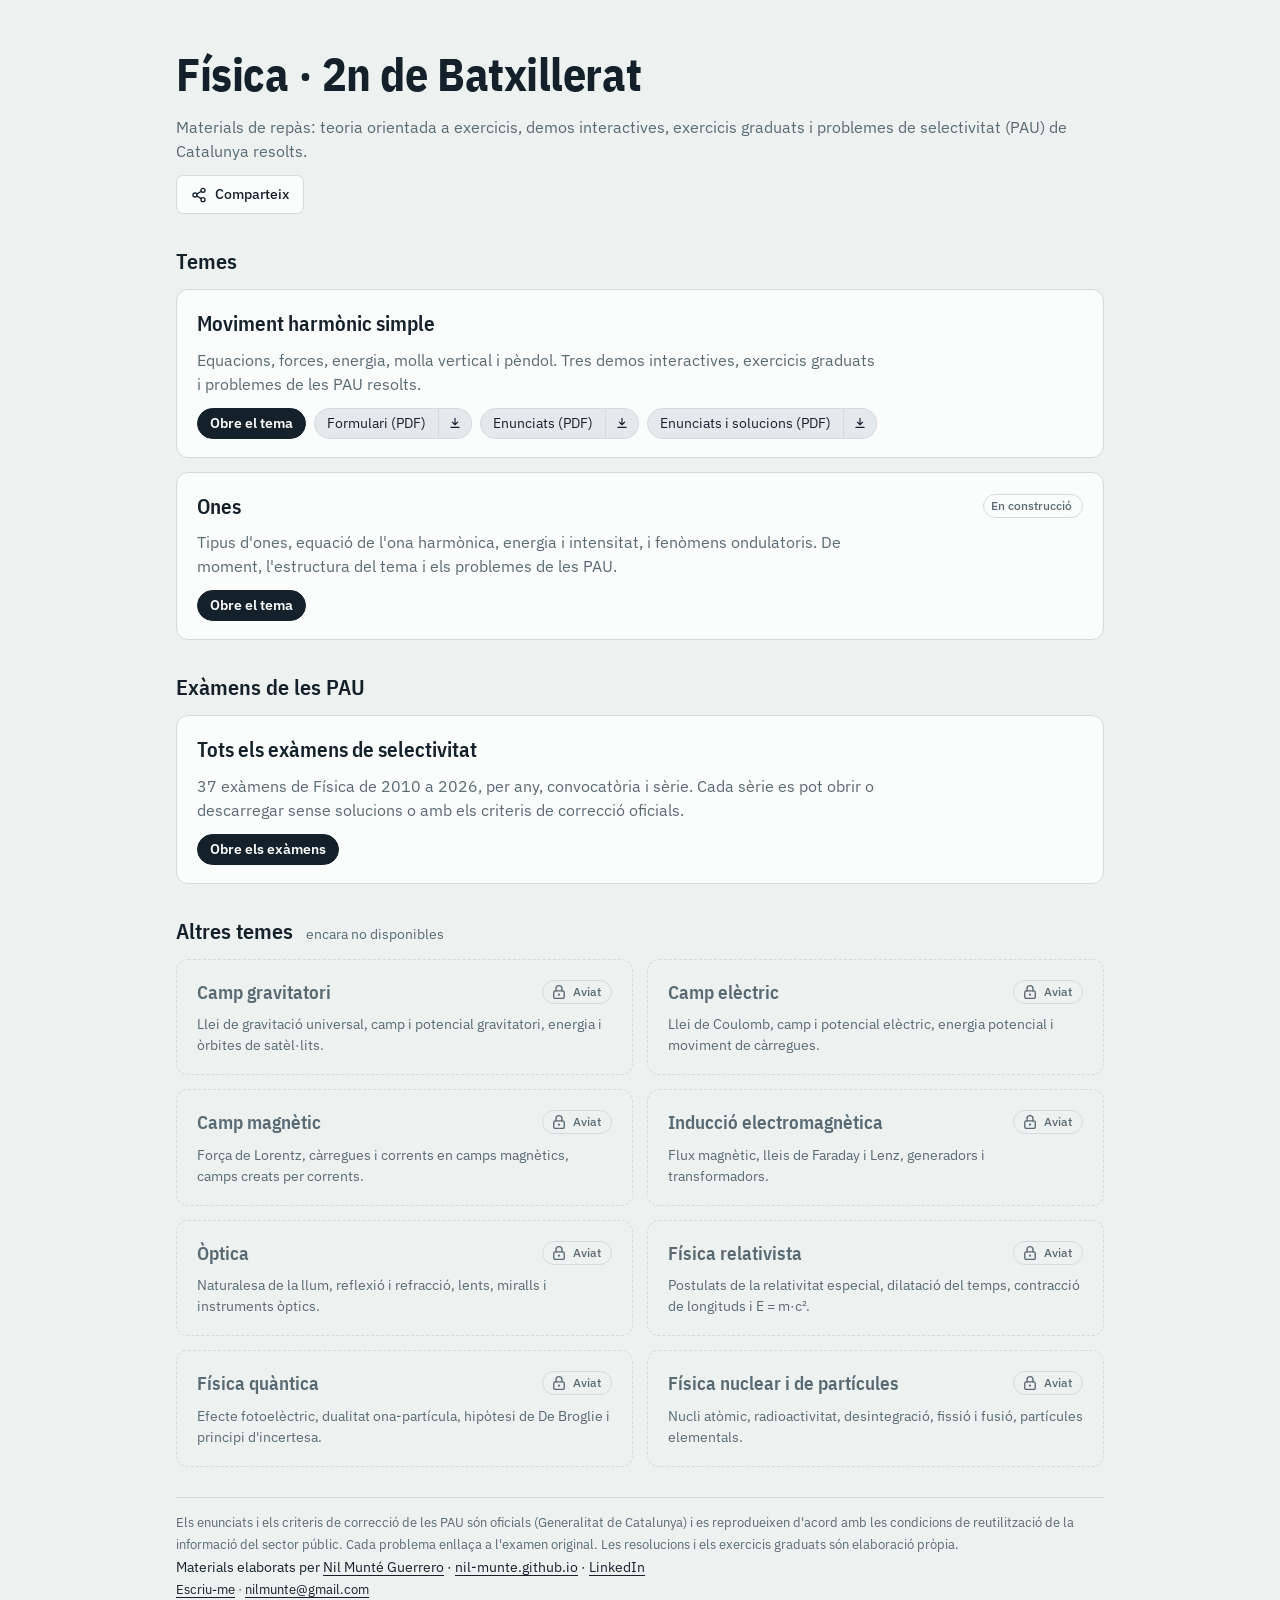
==== commit ee456778: "Tema d'Ones: estructura de la pàgina i problemes de les PAU Pàgina temes/ones amb la mateixa estruct" ====
--- a/index.html
+++ b/index.html
@@ -102,6 +102,13 @@
           <span class="dlg"><a href="temes/mhs/pdf/mhs-enunciats-solucions.pdf" target="_blank" rel="noopener" title="Obre els enunciats de MHS amb les solucions en una pestanya nova">Enunciats i solucions (PDF)</a><a class="ic" href="temes/mhs/pdf/mhs-enunciats-solucions.pdf" download="MHS - Enunciats i solucions.pdf" title="Descarrega els enunciats de MHS amb les solucions" aria-label="Descarrega els enunciats de MHS amb les solucions"><svg viewBox="0 0 24 24" width="14" height="14" aria-hidden="true"><path d="M12 4v11m0 0-4.5-4.5M12 15l4.5-4.5M5 19.5h14" fill="none" stroke="currentColor" stroke-width="2" stroke-linecap="round" stroke-linejoin="round"/></svg></a></span>
         </div>
       </article>
+      <article class="item">
+        <div class="lh"><h3><a href="temes/ones/index.html">Ones</a></h3><span class="soon">En construcció</span></div>
+        <p>Tipus d'ones, equació de l'ona harmònica, energia i intensitat, i fenòmens ondulatoris. De moment, l'estructura del tema i els problemes de les PAU.</p>
+        <div class="links">
+          <a class="main" href="temes/ones/index.html">Obre el tema</a>
+        </div>
+      </article>
     </div>
   </section>
 
@@ -136,10 +143,6 @@
       <article class="item locked" aria-disabled="true">
         <div class="lh"><h3>Inducció electromagnètica</h3><span class="soon"><svg class="lock" viewBox="0 0 24 24" width="18" height="18" aria-hidden="true"><rect x="5" y="10.5" width="14" height="10" rx="2" fill="none" stroke="currentColor" stroke-width="1.8"/><path d="M8 10.5V7.5a4 4 0 0 1 8 0v3" fill="none" stroke="currentColor" stroke-width="1.8" stroke-linecap="round"/><circle cx="12" cy="15.5" r="1.4" fill="currentColor"/></svg>Aviat</span></div>
         <p>Flux magnètic, lleis de Faraday i Lenz, generadors i transformadors.</p>
-      </article>
-      <article class="item locked" aria-disabled="true">
-        <div class="lh"><h3>Ones</h3><span class="soon"><svg class="lock" viewBox="0 0 24 24" width="18" height="18" aria-hidden="true"><rect x="5" y="10.5" width="14" height="10" rx="2" fill="none" stroke="currentColor" stroke-width="1.8"/><path d="M8 10.5V7.5a4 4 0 0 1 8 0v3" fill="none" stroke="currentColor" stroke-width="1.8" stroke-linecap="round"/><circle cx="12" cy="15.5" r="1.4" fill="currentColor"/></svg>Aviat</span></div>
-        <p>Ones mecàniques, equació d'ona, energia i intensitat, so, interferències i ones estacionàries.</p>
       </article>
       <article class="item locked" aria-disabled="true">
         <div class="lh"><h3>Òptica</h3><span class="soon"><svg class="lock" viewBox="0 0 24 24" width="18" height="18" aria-hidden="true"><rect x="5" y="10.5" width="14" height="10" rx="2" fill="none" stroke="currentColor" stroke-width="1.8"/><path d="M8 10.5V7.5a4 4 0 0 1 8 0v3" fill="none" stroke="currentColor" stroke-width="1.8" stroke-linecap="round"/><circle cx="12" cy="15.5" r="1.4" fill="currentColor"/></svg>Aviat</span></div>
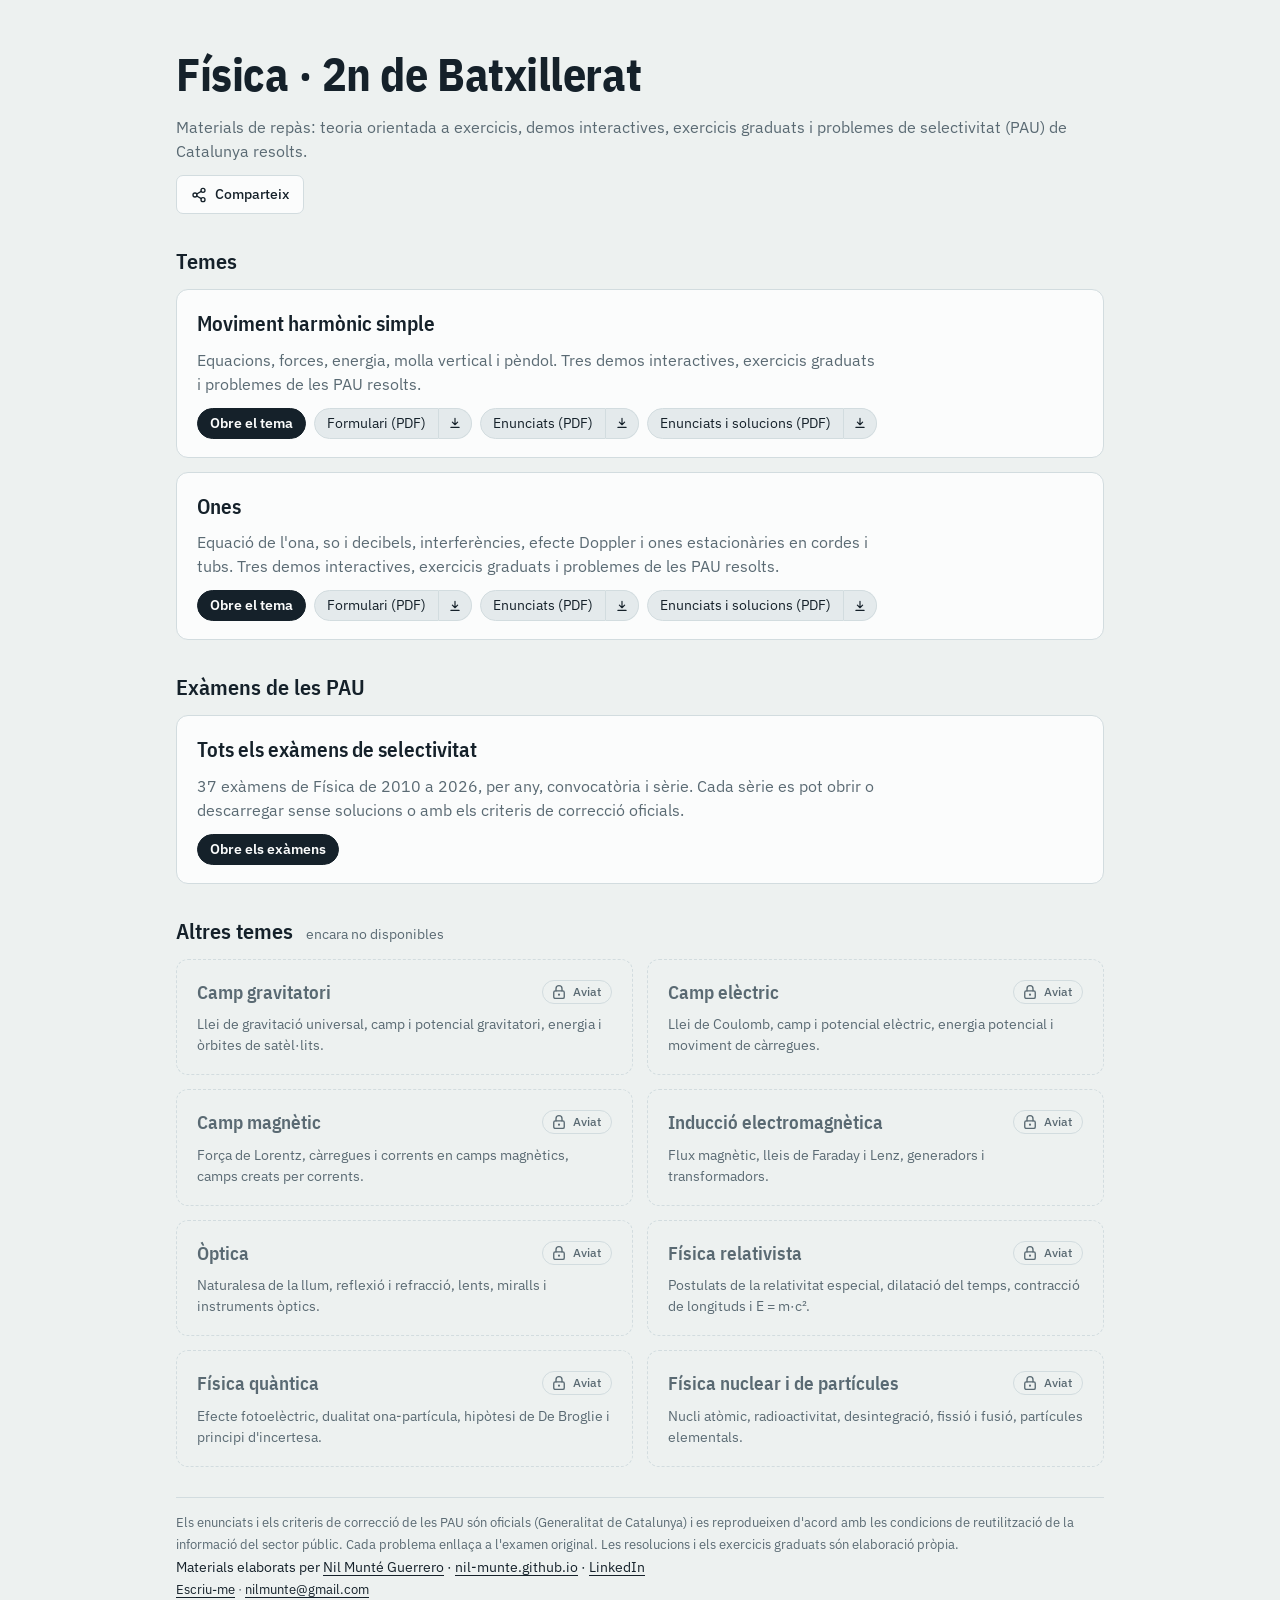
==== commit 4f804a44: "Ones: teoria, tres demos, mètode, formulari i exercicis graduats Teoria en cinc blocs (què és una on" ====
--- a/index.html
+++ b/index.html
@@ -103,10 +103,13 @@
         </div>
       </article>
       <article class="item">
-        <div class="lh"><h3><a href="temes/ones/index.html">Ones</a></h3><span class="soon">En construcció</span></div>
-        <p>Tipus d'ones, equació de l'ona harmònica, energia i intensitat, i fenòmens ondulatoris. De moment, l'estructura del tema i els problemes de les PAU.</p>
+        <h3><a href="temes/ones/index.html">Ones</a></h3>
+        <p>Equació de l'ona, so i decibels, interferències, efecte Doppler i ones estacionàries en cordes i tubs. Tres demos interactives, exercicis graduats i problemes de les PAU resolts.</p>
         <div class="links">
           <a class="main" href="temes/ones/index.html">Obre el tema</a>
+          <span class="dlg"><a href="temes/ones/pdf/ones-formulari.pdf" target="_blank" rel="noopener" title="Obre el formulari d'ones en una pestanya nova">Formulari (PDF)</a><a class="ic" href="temes/ones/pdf/ones-formulari.pdf" download="Ones - Formulari.pdf" title="Descarrega el formulari d'ones" aria-label="Descarrega el formulari d'ones"><svg viewBox="0 0 24 24" width="14" height="14" aria-hidden="true"><path d="M12 4v11m0 0-4.5-4.5M12 15l4.5-4.5M5 19.5h14" fill="none" stroke="currentColor" stroke-width="2" stroke-linecap="round" stroke-linejoin="round"/></svg></a></span>
+          <span class="dlg"><a href="temes/ones/pdf/ones-enunciats.pdf" target="_blank" rel="noopener" title="Obre els enunciats d'ones en una pestanya nova">Enunciats (PDF)</a><a class="ic" href="temes/ones/pdf/ones-enunciats.pdf" download="Ones - Enunciats.pdf" title="Descarrega els enunciats d'ones" aria-label="Descarrega els enunciats d'ones"><svg viewBox="0 0 24 24" width="14" height="14" aria-hidden="true"><path d="M12 4v11m0 0-4.5-4.5M12 15l4.5-4.5M5 19.5h14" fill="none" stroke="currentColor" stroke-width="2" stroke-linecap="round" stroke-linejoin="round"/></svg></a></span>
+          <span class="dlg"><a href="temes/ones/pdf/ones-enunciats-solucions.pdf" target="_blank" rel="noopener" title="Obre els enunciats d'ones amb les solucions en una pestanya nova">Enunciats i solucions (PDF)</a><a class="ic" href="temes/ones/pdf/ones-enunciats-solucions.pdf" download="Ones - Enunciats i solucions.pdf" title="Descarrega els enunciats d'ones amb les solucions" aria-label="Descarrega els enunciats d'ones amb les solucions"><svg viewBox="0 0 24 24" width="14" height="14" aria-hidden="true"><path d="M12 4v11m0 0-4.5-4.5M12 15l4.5-4.5M5 19.5h14" fill="none" stroke="currentColor" stroke-width="2" stroke-linecap="round" stroke-linejoin="round"/></svg></a></span>
         </div>
       </article>
     </div>
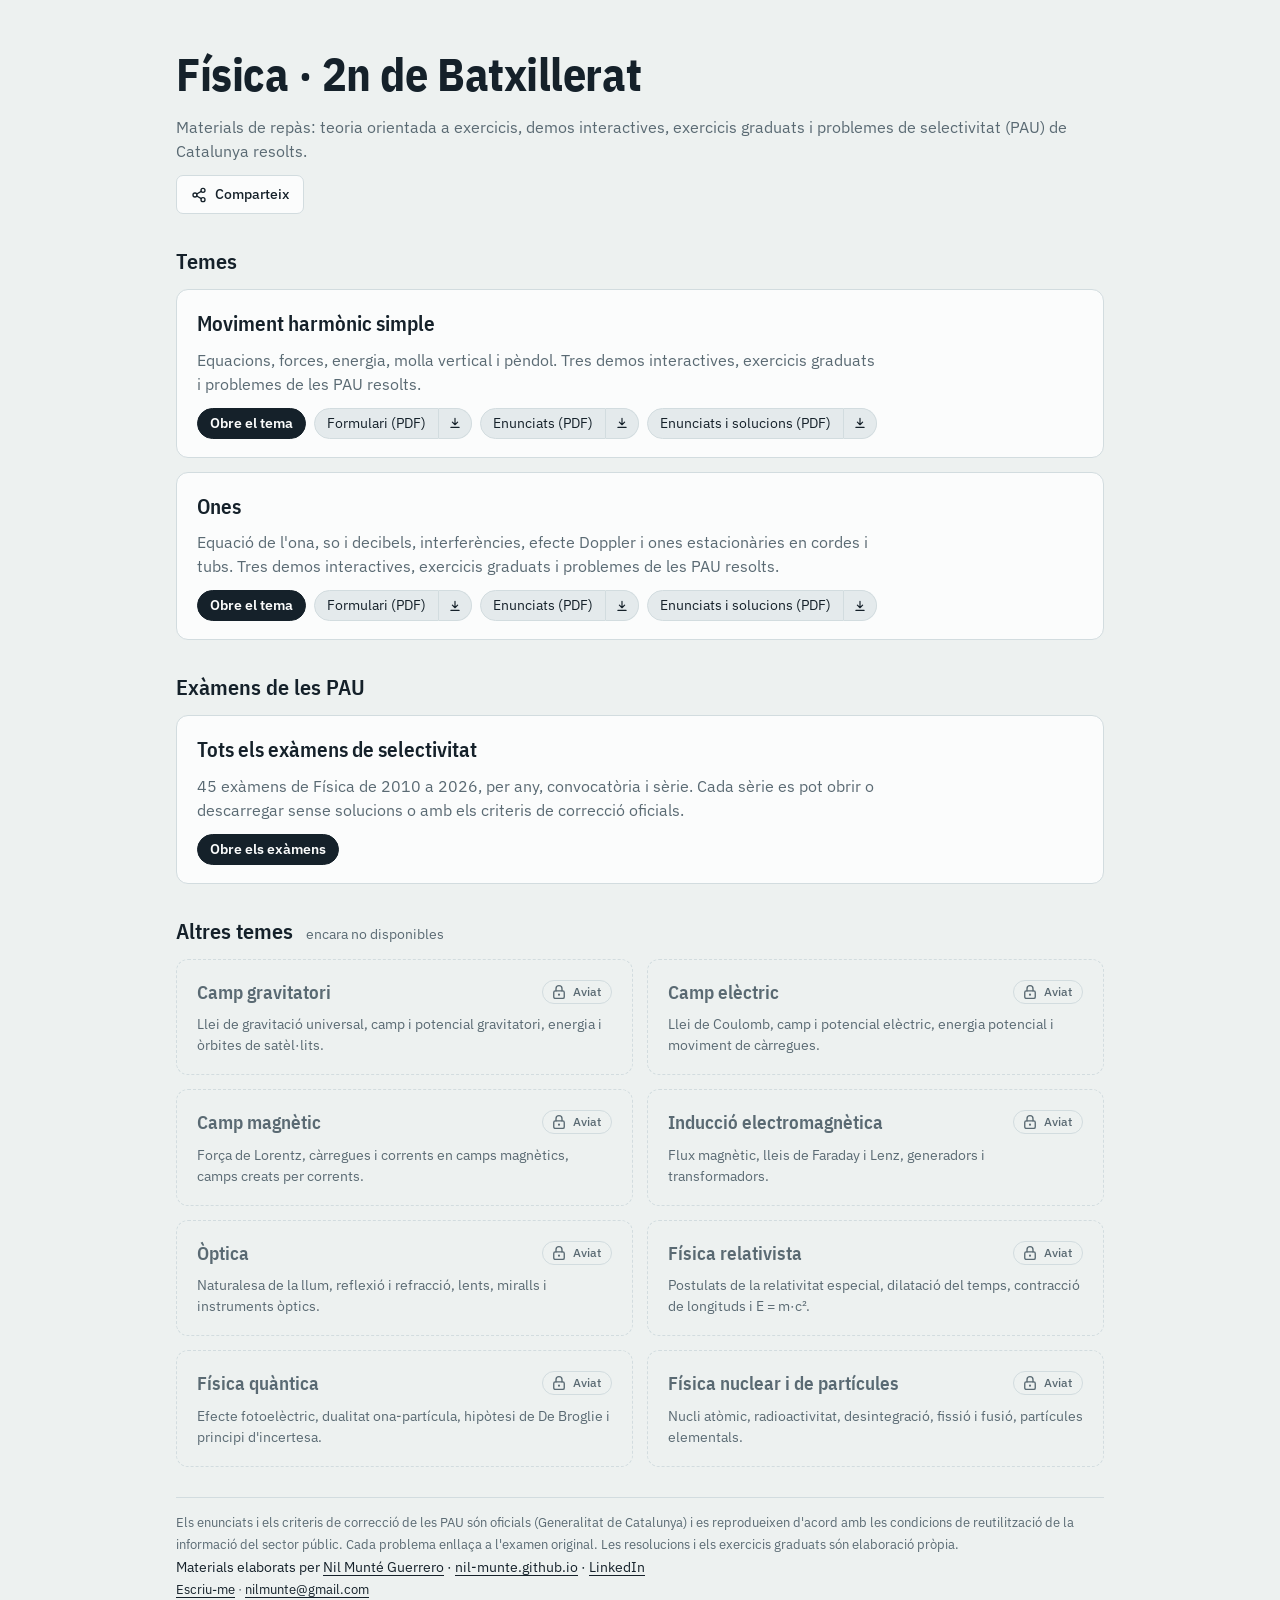
==== commit 64e59dc2: "Exàmens de les noves convocatòries i enllaços als problemes d'ones - pau/: 16 sèries noves (setembre" ====
--- a/index.html
+++ b/index.html
@@ -120,7 +120,7 @@
     <div class="list">
       <article class="item">
         <h3><a href="pau/index.html">Tots els exàmens de selectivitat</a></h3>
-        <p><!-- examens:resum -->37 exàmens de Física de 2010 a 2026<!-- /examens:resum -->, per any, convocatòria i sèrie. Cada sèrie es pot obrir o descarregar sense solucions o amb els criteris de correcció oficials.</p>
+        <p><!-- examens:resum -->45 exàmens de Física de 2010 a 2026<!-- /examens:resum -->, per any, convocatòria i sèrie. Cada sèrie es pot obrir o descarregar sense solucions o amb els criteris de correcció oficials.</p>
         <div class="links">
           <a class="main" href="pau/index.html">Obre els exàmens</a>
         </div>
